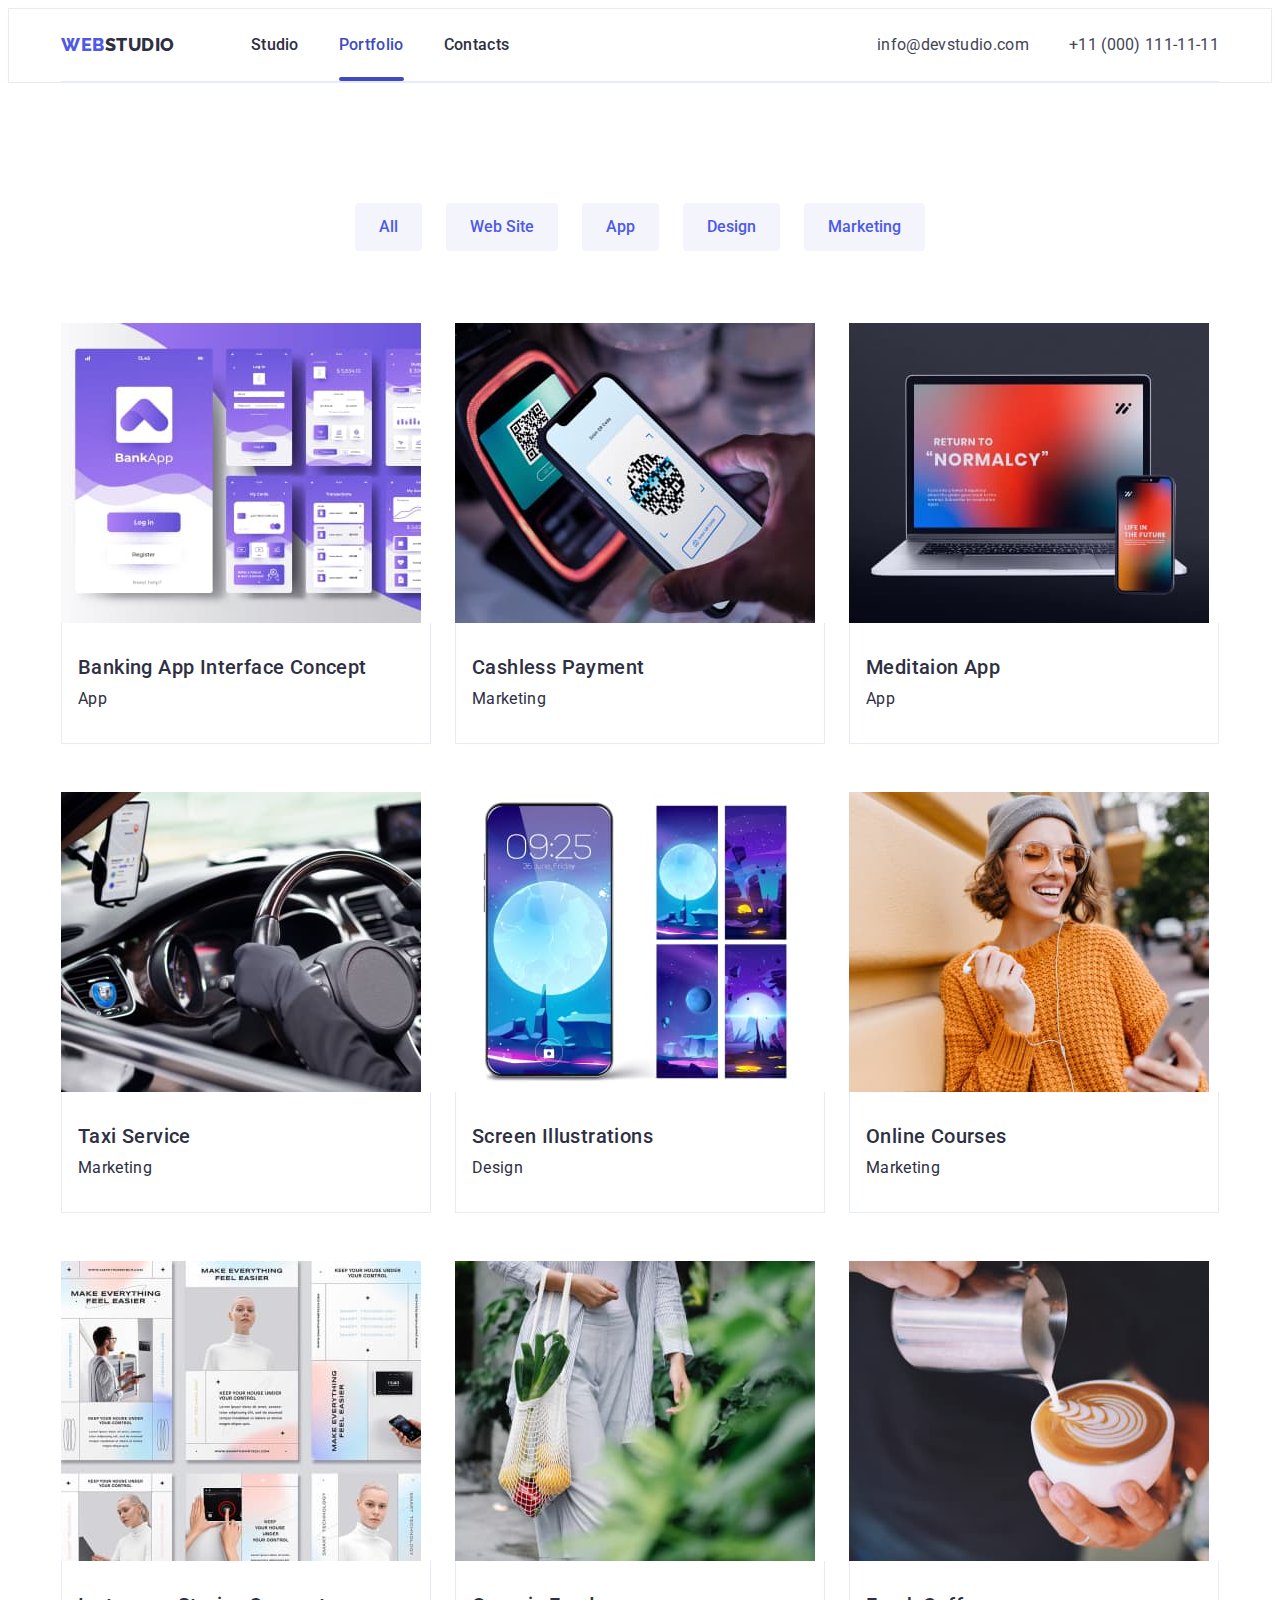
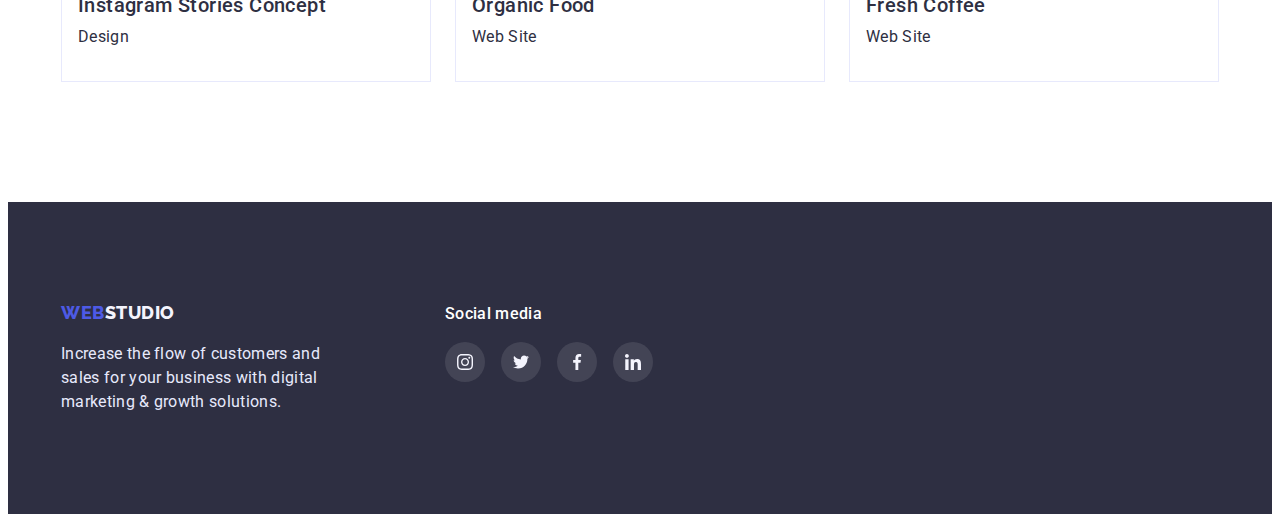
==== portfolio.html @ 8347afc6 "Добавил переходы, скрыл чекбокс" ====
<!DOCTYPE html>
<html lang="en">
  <head>
    <meta charset="UTF-8" />
    <meta http-equiv="X-UA-Compatible" content="IE=edge" />
    <meta name="viewport" content="width=device-width, initial-scale=1.0" />
    <title>Portfolio</title>
    <link rel="preconnect" href="https://fonts.googleapis.com" />
    <link rel="preconnect" href="https://fonts.gstatic.com" crossorigin />
    <link rel="stylesheet" href="https://cdnjs.cloudflare.com/ajax/libs/modern-normalize/1.0.0/modern-normalize.min.css"
    integrity="sha512-ISS7cAi1PEhQ8jnbJpJZMd29NlhNj4AWYyLOSp2CE/CsHxTCu+r+t0D2yoJudVrd0/8fTVPUVDzY5Tvli75u/g=="
    crossorigin="anonymous"/>
    <link
      href="https://fonts.googleapis.com/css2?family=Raleway:wght@800&family=Roboto:wght@400;500;700;900&display=swap"
      rel="stylesheet"
    />
    <link rel="stylesheet" href="./css/styles.css" />
  </head>
  <body>
    <header class="portfolio-header">
      <div class="container">
        <div class="heder-container">
      <nav class="header-nav">
        <a href="./index.html" class="logo-studio"
          ><span class="logo-web">Web</span>Studio</a
        >
        <ul class="list header-menu">
          <li><a class="header-link" href="./index.html">Studio</a></li>
          <li><a class="header-link current" href="./portfolio.html">Portfolio</a></li>
          <li><a class="header-link" href="">Contacts</a></li>
        </ul>
      </nav>
      <address>
        <div class="address-link">
          <ul class="list header-addres">
            <li>
              <a  class="addres" href="mailto:info@devstudio.com">info@devstudio.com</a>
            </li>
            <li>
              <a  class="addres" href="tel:+110001111111">+11 (000) 111-11-11</a>
            </li>
          </ul>
        </div>
      </address>
    </div>
    </div>
    </header>
    <main>
      <section class="section">
        <div class="container">
        <ul class="list portfolio-filters">
          <li>
            <button class="button-portfolio-list" type="button">All</button>
          </li>
          <li>
            <button class="button-portfolio-list" type="button">
              Web Site
            </button>
          </li>
          <li>
            <button class="button-portfolio-list" type="button">App</button>
          </li>
          <li>
            <button class="button-portfolio-list" type="button">Design</button>
          </li>
          <li>
            <button class="button-portfolio-list" type="button">
              Marketing
            </button>
          </li>
        </ul>
        <ul class="list portfolio-list">
          <li class="portfolio-items">
            <a href="#" class="portfolio-link-card">
            <div class="portfolio-list-img">
              <img class="portfolio-img"
              src="./images/portfolio/portfolio-bank.jpg"
              alt="banking"
              height="300"
              width="360"
            />
            <p class="portfolio-overlay">14 Stylish and User-Friendly App Design Concepts · Task Manager App · Calorie Tracker App · Exotic Fruit Ecommerce App · Cloud Storage App</p>
            </div>
            <div class="portfoli-menu-item">
            <h3 class="section-subtitle-portfolio">Banking App Interface Concept</h3>
            <p>App</p>
          </div>
          </a>
          </li>
          <li class="portfolio-items">
            <a href="#" class="portfolio-link-card">
              <div class="portfolio-list-img">
            <img class="portfolio-img"
              src="./images/portfolio/portfolio-cash.jpg"
              alt="CashlessPayment"
              height="300"
              width="360"
            />
              <p class="portfolio-overlay">14 Stylish and User-Friendly App Design Concepts · Task Manager App · Calorie Tracker App · Exotic Fruit Ecommerce App · Cloud Storage App</p>
            </div>
            <div class="portfoli-menu-item">
            <h3 class="section-subtitle-portfolio">Cashless Payment</h3>
            <p>Marketing</p>
          </div>
          </a>
          </li>
          <li class="portfolio-items">
            <a href="#"  class="portfolio-link-card">
              <div class="portfolio-list-img">
            <img class="portfolio-img"
              src="./images/portfolio/portfolio-app.jpg"
              alt="MeditaionApp"
              height="300"
              width="360"
            />
            <p class="portfolio-overlay">14 Stylish and User-Friendly App Design Concepts · Task Manager App · Calorie Tracker App · Exotic Fruit Ecommerce App · Cloud Storage App</p>
            </div>
            <div class="portfoli-menu-item">
            <h3 class="section-subtitle-portfolio">Meditaion App</h3>
            <p>App</p>
          </div>
          </a>
          </li>
          <li class="portfolio-items">
            <a href="#" class="portfolio-link-card">
              <div class="portfolio-list-img">
            <img class="portfolio-img"
              src="./images/portfolio/portfolio-taxi.jpg"
              alt="TaxiService"
              height="300"
              width="360"
            />
            <p class="portfolio-overlay">14 Stylish and User-Friendly App Design Concepts · Task Manager App · Calorie Tracker App · Exotic Fruit Ecommerce App · Cloud Storage App</p>
            </div>
            <div class="portfoli-menu-item">
            <h3 class="section-subtitle-portfolio">Taxi Service</h3>
            <p>Marketing</p>
          </div>
          </a>
          </li>
          <li class="portfolio-items">
            <a href="#" class="portfolio-link-card">
              <div class="portfolio-list-img">
            <img class="portfolio-img"
              src="./images/portfolio/portfolio-illustr.jpg"
              alt="ScreenIllustrations"
              height="300"
              width="360"
            />
            <p class="portfolio-overlay">14 Stylish and User-Friendly App Design Concepts · Task Manager App · Calorie Tracker App · Exotic Fruit Ecommerce App · Cloud Storage App</p>
            </div>
            <div class="portfoli-menu-item">
            <h3 class="section-subtitle-portfolio">Screen Illustrations</h3>
            <p>Design</p>
          </div>
          </a>
          </li>
          <li class="portfolio-items">
            <a href="#" class="portfolio-link-card">
              <div class="portfolio-list-img">
            <img class="portfolio-img"
              src="./images/portfolio/portfolio-courses.jpg"
              alt="OnlineCourses"
              height="300"
              width="360"
            />
            <p class="portfolio-overlay">14 Stylish and User-Friendly App Design Concepts · Task Manager App · Calorie Tracker App · Exotic Fruit Ecommerce App · Cloud Storage App</p>
            </div>
            <div class="portfoli-menu-item">
            <h3 class="section-subtitle-portfolio">Online Courses</h3>
            <p>Marketing</p>
          </div>
          </a>
          </li>
          <li class="portfolio-items">
            <a href="#" class="portfolio-link-card">
              <div class="portfolio-list-img">
            <img class="portfolio-img"
              src="./images/portfolio/portfolio-inst.jpg"
              alt="Instagram"
              height="300"
              width="360"
            />
            <p class="portfolio-overlay">14 Stylish and User-Friendly App Design Concepts · Task Manager App · Calorie Tracker App · Exotic Fruit Ecommerce App · Cloud Storage App</p>
            </div>
            <div class="portfoli-menu-item">
            <h3 class="section-subtitle-portfolio">Instagram Stories Concept</h3>
            <p>Design</p>
          
          </a>
          </li>
          <li class="portfolio-items">
            <a href="#" class="portfolio-link-card">
              <div class="portfolio-list-img">
            <img class="portfolio-img"
              src="./images/portfolio/portfolio-food.jpg"
              alt="OrganicFood"
              height="300"
              width="360"
            />
            <p class="portfolio-overlay">14 Stylish and User-Friendly App Design Concepts · Task Manager App · Calorie Tracker App · Exotic Fruit Ecommerce App · Cloud Storage App</p>
            </div>
            <div class="portfoli-menu-item">
            <h3 class="section-subtitle-portfolio">Organic Food</h3>
            <p>Web Site</p>
          </div>
          </a>
          </li>
          <li class="portfolio-items">
            <a href="#" class="portfolio-link-card">
              <div class="portfolio-list-img">
            <img class="portfolio-img"
              src="./images/portfolio/portfolio-coffee.jpg"
              alt="FreshCoffee"
              height="300"
              width="360"
            />
            <p class="portfolio-overlay">14 Stylish and User-Friendly App Design Concepts · Task Manager App · Calorie Tracker App · Exotic Fruit Ecommerce App · Cloud Storage App</p>
            </div>
            <div class="portfoli-menu-item">
            <h3 class="section-subtitle-portfolio">Fresh Coffee</h3>
            <p>Web Site</p>
          </div>
          </a>
          </li>
        </ul>
      </div>
      </section>
    </main>
    <!-- footer -->
    <footer class="footer">
      <div class="container footer-content">
        <div class="footer-logo-text">
          <div class="footer-logo">
            <a href="./index.html" class="logo-studio-footer">
              <span class="logo-web">Web</span>Studio</a
            >
          </div>
          <p class="footer-text">
            Increase the flow of customers and sales for your business with
            digital marketing & growth solutions.
          </p>
        </div>
      
      <div class="social-media-footer">
        <p class="social-media-footer-text">Social media</p>
        <ul class="social-list-footer">
          <li class="social-footer-item">
            <a href="#" class="social-footer-link">
              <svg class="social-footer-icon">
                <use href="./images/symbol-defs.svg#icon-instagram"></use>
              </svg>
            </a>
          </li>
          <li class="social-footer-item">
            <a href="#" class="social-footer-link">
              <svg class="social-footer-icon">
                <use href="./images/symbol-defs.svg#icon-twitter"></use>
              </svg>
            </a>
          </li>
          <li class="social-footer-item">
            <a href="#" class="social-footer-link">
              <svg class="social-footer-icon">
                <use href="./images/symbol-defs.svg#icon-facebook"></use>
              </svg>
            </a>
          </li>
          <li class="social-footer-item">
            <a href="#" class="social-footer-link">
              <svg class="social-footer-icon">
                <use href="./images/symbol-defs.svg#icon-linkedin"></use>
              </svg>
            </a>
          </li>
        </ul>
      </div>
    </footer>
  </body>
</html>
---- css/styles.css ----
:root {
  --bcg-color-primery: #e5e5e5;
  --bcg-color-secondary: #2e2f42;
  --text-color-primery: #2e2f42;
  --text-color-inverted: #ffffff;
  --text-color-description: #434455;
  --text-logo-web: #4d5ae5;
  --text-logo-studio: #2e2f42;
  --text-logo-footer: #f4f4fd;
  --text-color-footer: #e7e9fc;
  --text-color-link: #4d5ae5;
  --text-color-button: #ffffff;
  --bcg-color-button: #4d5ae5;
  --text-color-addres: #434455;
  --bcg-color-focus-button: #404bbf;
  --bcg-color-portfolio-list: #f4f4fd;
  --bcg-color-portfolio-product: #ffffff;
  --border-color-header: #e7e9fc;
  --bcg-color-team: #f4f4fd;
  --border-color-porfolio-items: #e7e9fc;
  --bcg-color-team-item: #ffffff;
  --bcg-color-icon-features: #f4f4fd;
  --current-color-menu: #404bbf;
}

body {
  font-family: "Roboto", sans-serif;
  color: var(--text-color-primery);
  font-size: 16px;
  line-height: 1.5;
  font-weight: 400;
  letter-spacing: 0.02em;
}
ul {
  list-style-type: none;
  margin: 0;
  padding: 0;
}
p,
h1,
h2,
h3,
h4,
h5,
h6 {
  margin-top: 0;
  margin-bottom: 0;
}
.logo-studio {
  font-family: "Raleway", sans-serif;
  font-weight: 800;
  font-size: 18px;
  line-height: 1.17;
  letter-spacing: 0.03em;
  text-decoration-line: none;
  text-transform: uppercase;
  color: var(--text-logo-studio);
}
.logo-web {
  color: var(--text-logo-web);
}
.header-link {
  text-decoration: none;
  line-height: 1.5;
  font-weight: 500;
  color: var(--text-color-primery);
  padding: 24px 0;
  display: block;
}
.header-link.current {
  position: relative;
  color: var(--current-color-menu);
}
.header-link.current::after {
  content: "";
  position: absolute;
  display: block;
  width: 100%;
  height: 4px;
  left: 0;
  bottom: 0;
  border-radius: 2px;
  background-color: #404bbf;
}
.header-link:hover {
  color: var(--text-color-link);
  transition: color 250ms cubic-bezier(0.4, 0, 0.2, 1);
}
.header-link:focus {
  color: var(--text-color-link);
  transition: color 250ms cubic-bezier(0.4, 0, 0.2, 1);
}
.addres {
  text-decoration: none;
  line-height: 1.5;
  color: var(--text-color-addres);
  transition: color 250ms cubic-bezier(0.4, 0, 0.2, 1);
}
.addres:hover {
  color: var(--text-color-link);
}
.addres:focus {
  color: var(--text-color-link);
  transition: color 250ms cubic-bezier(0.4, 0, 0.2, 1);
}
.address-link {
  font-style: normal;
}
.section-hero {
  text-transform: capitalize;
  text-align: center;
  color: var(--text-color-inverted);
  background-color: var(--bcg-color-secondary);
  background-repeat: no-repeat;
  background-image: linear-gradient(
      rgba(46, 47, 66, 0.7),
      rgba(46, 47, 66, 0.7)
    ),
    url(../images/people-office.jpg);
  background-size: cover;
  max-width: 1440px;
  margin-left: auto;
  margin-right: auto;
  background-position: center;
  padding: 188px 0;
}
.header-hero {
  font-family: "Roboto", sans-serif;
  font-size: 56px;
  line-height: 1.07;
  letter-spacing: 0.02em;
  margin-bottom: 48px;
}
.section-subtitle {
  font-size: 20px;
  line-height: 1.2;
  letter-spacing: 0.02em;
  color: var(--text-color-primery);
  font-weight: 500;
  margin-bottom: 8px;
}
.section-name {
  font-size: 20px;
  line-height: 1.2;
  letter-spacing: 0.02em;
  color: var(--text-color-primery);
  font-weight: 500;
  margin-bottom: 8px;
  text-align: center;
  padding-bottom: 8px;
}
.job-title {
  text-align: center;
  color: var(--text-color-description);
  padding-bottom: 8px;
}
.section-title {
  text-align: center;
  color: var(--text-color-primery);
  font-size: 36px;
  line-height: 1.11;
  font-weight: 700;
  letter-spacing: 0.02em;
  margin-bottom: 72px;
}
.section-team {
  background-color: var(--bcg-color-team);
  padding-top: 0;
}
.photo-team {
  display: block;
  max-width: 100%;
  height: auto;
}
.footer-text {
  line-height: 1.5;
  color: var(--text-color-footer);
  letter-spacing: 0.02em;
}
.footer {
  background-color: var(--bcg-color-secondary);
  padding-bottom: 100px;
  padding-top: 100px;
}
.button-service {
  font-family: "Roboto", sans-serif;
  font-size: 16px;
  line-height: 1.5;
  font-weight: 500;
  align-items: center;
  letter-spacing: 0.04em;
  color: var(--text-color-button);
  background-color: var(--bcg-color-button);
  border-radius: 4px;
  border: none;
  cursor: pointer;
  padding: 16px 32px;
  transition: background-color 250ms cubic-bezier(0.4, 0, 0.2, 1);
}
.button-service:hover {
  background-color: var(--bcg-color-focus-button);
}
.button-service:focus {
  background-color: var(--bcg-color-focus-button);
  transition: background-color 250ms cubic-bezier(0.4, 0, 0.2, 1);
}
.list {
  list-style-type: none;
}
.button-portfolio-list {
  color: var(--text-color-link);
  font-family: "Roboto", sans-serif;
  font-weight: 500;
  font-size: 16px;
  line-height: 1.5;
  background-color: var(--bcg-color-portfolio-list);
  cursor: pointer;
  padding: 12px 24px;
  border: none;
  border-radius: 4px;
  transition: background-color 250ms cubic-bezier(0.4, 0, 0.2, 1),
    color 250ms cubic-bezier(0.4, 0, 0.2, 1),
    box-shadow 250ms cubic-bezier(0.4, 0, 0.2, 1);
}

.button-portfolio-list:hover {
  color: var(--text-color-inverted);
  background-color: var(--bcg-color-focus-button);
  box-shadow: 0px 3px 1px rgba(0, 0, 0, 0.1), 0px 2px 1px rgba(0, 0, 0, 0.08),
    0px 2px 2px rgba(0, 0, 0, 0.12);
}
.button-portfolio-list:focus {
  color: var(--text-color-inverted);
  background-color: var(--bcg-color-focus-button);
  box-shadow: 0px 3px 1px rgba(0, 0, 0, 0.1), 0px 2px 1px rgba(0, 0, 0, 0.08),
    0px 2px 2px rgba(0, 0, 0, 0.12);
  transition: background-color 250ms cubic-bezier(0.4, 0, 0.2, 1),
    color 250ms cubic-bezier(0.4, 0, 0.2, 1),
    box-shadow 250ms cubic-bezier(0.4, 0, 0.2, 1);
}
.logo-studio-footer {
  font-family: "Raleway", sans-serif;
  font-weight: 800;
  font-size: 18px;
  line-height: 1.17;
  letter-spacing: 0.03em;
  text-decoration-line: none;
  text-transform: uppercase;
  color: var(--text-logo-footer);
}

.container {
  width: 100%;
  max-width: 1158px;
  margin: 0 auto;
  padding: 0 15px;
}

.section {
  padding-top: 120px;
  padding-bottom: 120px;
}

.heder-container {
  display: flex;
  align-items: center;
  gap: 40px;
  border-bottom: 1px solid var(--border-color-header);
}

.header-nav {
  display: flex;
  align-items: center;
  flex-grow: 1;
  gap: 76px;
}
.header-menu {
  display: flex;
  gap: 40px;
}
.header-addres {
  display: flex;
  gap: 40px;
}
.section-features {
  padding-bottom: 0;
}
.features-list {
  display: flex;
  gap: 24px;
}
.features-list-item {
  flex-basis: calc((100% - 72px) / 4);
  padding-bottom: 0;
}
.features-list-item::before {
  content: "";
  display: block;
  height: 112px;
  background-color: var(--bcg-color-icon-features);
  border-radius: 4px;
  background-repeat: no-repeat;
  background-size: contain;
  background-position: center;
  margin-bottom: 8px;
}
.icon-strategy::before {
  display: block;
  background-image: url(../images/strategy.svg);
  background-size: 59.72px 64px;
}
.icon-punctuality::before {
  display: block;
  background-image: url(../images/clock.svg);
  background-size: 61.22px 64px;
}
.icon-diligence::before {
  display: block;
  background-image: url(../images/diagram.svg);
  background-size: 64px;
}
.icon-technologies::before {
  display: block;
  background-image: url(../images/astronaut.svg);
  background-size: 64px;
}

.list-doing {
  display: flex;
  gap: 24px;
}

.list-team {
  display: flex;
  gap: 24px;
  flex-wrap: wrap;
}
.team-items {
  flex-basis: calc((100% - 72px) / 4);
  background: var(--bcg-color-team-item);
  box-shadow: 0px 1px 6px rgba(46, 47, 66, 0.08),
    0px 1px 1px rgba(46, 47, 66, 0.16), 0px 2px 1px rgba(46, 47, 66, 0.08);
  border-radius: 0px 0px 4px 4px;
}
.team-description {
  padding: 32px 0;
}

.portfolio-header {
  border: 1px solid var(--border-color-porfolio-items);
}
.portfolio-filters {
  display: flex;
  gap: 24px;
  justify-content: center;
  margin-bottom: 72px;
}
.portfolio-list {
  display: flex;
  row-gap: 48px;
  column-gap: 24px;
  flex-wrap: wrap;
}

.portfolio-items {
  flex-basis: calc((100% - 48px) / 3);
}

.section-subtitle-portfolio {
  font-size: 20px;
  line-height: 1.2;
  letter-spacing: 0.02em;
  color: var(--text-color-primery);
  font-weight: 500;
  margin-bottom: 8px;
}
.portfoli-menu-item {
  padding: 32px 0 32px 16px;
  border-left: 1px solid var(--border-color-porfolio-items);
  border-bottom: 1px solid var(--border-color-porfolio-items);
  border-right: 1px solid var(--border-color-porfolio-items);
  background-color: var(--bcg-color-portfolio-product);
}
.portfolio-link-card {
  display: block;
  text-decoration: none;
  color: var(--text-color-primery);
  transition: box-shadow 250ms cubic-bezier(0.4, 0, 0.2, 1);
}
.portfolio-link-card:hover,
.portfolio-link-card:focus {
  box-shadow: 0px 1px 6px rgba(46, 47, 66, 0.08),
    0px 1px 1px rgba(46, 47, 66, 0.16), 0px 2px 1px rgba(46, 47, 66, 0.08);
}
.portfolio-link-card:hover .portfolio-overlay,
.portfolio-link-card:focus .portfolio-overlay {
  transform: translate(0, 0);
}

.portfolio-list-img {
  position: relative;
  overflow: hidden;
}
.portfolio-overlay {
  font-family: "Roboto";
  font-style: normal;
  font-weight: 400;
  font-size: 16px;
  line-height: 1.5;
  letter-spacing: 0.02em;
  color: #f4f4fd;
  position: absolute;
  width: 100%;
  height: 100%;
  top: 0;
  left: 0;
  background-color: #4d5ae5;
  padding: 40px 32px 0 32px;
  overflow-y: auto;
  transform: translate(0, 100%);
  transition: transform 250ms cubic-bezier(0.4, 0, 0.2, 1);
}
.portfolio-img {
  display: block;
  max-width: 100%;
  height: auto;
}
.footer-logo {
  margin-bottom: 16px;
}
.footer-logo-text {
  width: 264px;
  margin-right: 120px;
}
.social-list {
  display: flex;
  flex-direction: row;
  margin-left: 16px;
  margin-right: 16px;
  gap: 24px;
}

.social-team-link {
  display: flex;
  justify-content: center;
  align-items: center;
  width: 40px;
  height: 40px;
  background-color: #4d5ae5;
  border-radius: 50%;
  transition: background-color 250ms cubic-bezier(0.4, 0, 0.2, 1);
}
.social-team-link:hover,
.social-team-link:focus {
  background-color: #404bbf;
}
.social-icon {
  width: 16px;
  height: 16px;
  fill: #f4f4fd;
}
.section-customers {
  background-color: #ffffff;
}
.customers-list {
  display: flex;
  flex-direction: row;
  justify-content: center;
  gap: 24px;
}
.customers-item {
  width: 168px;
  height: 88px;
}
.customers-link {
  display: flex;
  justify-content: center;
  align-items: center;
  border: 1px solid #8e8f99;
  border-radius: 4px;
  width: 100%;
  height: 100%;
  color: #8e8f99;
  transition: background-color 250ms cubic-bezier(0.4, 0, 0.2, 1),
    color 250ms cubic-bezier(0.4, 0, 0.2, 1);
}
.customers-link:hover,
.customers-link:focus {
  border-color: #404bbf;
  color: #404bbf;
}
.customers-icon {
  width: 104px;
  height: 56px;
  fill: currentColor;
}

.footer-content {
  display: flex;
}
.social-media-footer {
  width: 208px;
  height: 80px;
}
.social-media-footer-text {
  font-family: "Roboto";
  font-style: normal;
  font-weight: 500;
  font-size: 16px;
  line-height: 1.5;
  letter-spacing: 0.02em;
  color: #ffffff;
  margin-bottom: 16px;
}
.social-list-footer {
  display: flex;
  flex-direction: row;
  gap: 16px;
}
.social-footer-link {
  display: flex;
  justify-content: center;
  align-items: center;
  width: 40px;
  height: 40px;
  background-color: rgba(255, 255, 255, 0.1);
  border-radius: 50%;
  transition: background-color 250ms cubic-bezier(0.4, 0, 0.2, 1);
}
.social-footer-link:hover,
.social-footer-link:focus {
  background-color: #31d0aa;
}
.social-footer-icon {
  width: 16px;
  height: 16px;
  fill: #f4f4fd;
}

.bacgdrop {
  position: fixed;
  top: 0;
  left: 0;
  z-index: 100;
  width: 100%;
  height: 100%;
  background-color: rgba(46, 47, 66, 0.4);
  transition: opacity 500ms, visibility 500ms;
}
.bacgdrop.is-hidden {
  visibility: hidden;
  opacity: 0;
  pointer-events: none;
}
.modal {
  position: absolute;
  width: 408px;
  height: 576px;
  background: #fcfcfc;
  box-shadow: 0px 1px 1px rgba(0, 0, 0, 0.14), 0px 1px 3px rgba(0, 0, 0, 0.12),
    0px 2px 1px rgba(0, 0, 0, 0.2);
  border-radius: 4px;
  top: 50%;
  left: 50%;
  transform: translate(-50%, -50%);
}
.modal-close-btn {
  position: absolute;
  top: 24px;
  right: 24px;
  display: flex;
  justify-content: center;
  align-items: center;
  border-radius: 50%;
  background-color: #e7e9fc;
  border: 1px solid rgba(0, 0, 0, 0.1);
  padding: 0;
  width: 24px;
  height: 24px;
  cursor: pointer;
  transition: background-color 250ms cubic-bezier(0.4, 0, 0.2, 1);
}
.close-btn-icon {
  transition: fill 250ms cubic-bezier(0.4, 0, 0.2, 1);
}
.modal-close-btn:hover,
.modal-close-btn:focus {
  background-color: #404bbf;
}
.modal-close-btn:hover .close-btn-icon,
.modal-close-btn:focus .close-btn-icon {
  fill: #ffffff;
}
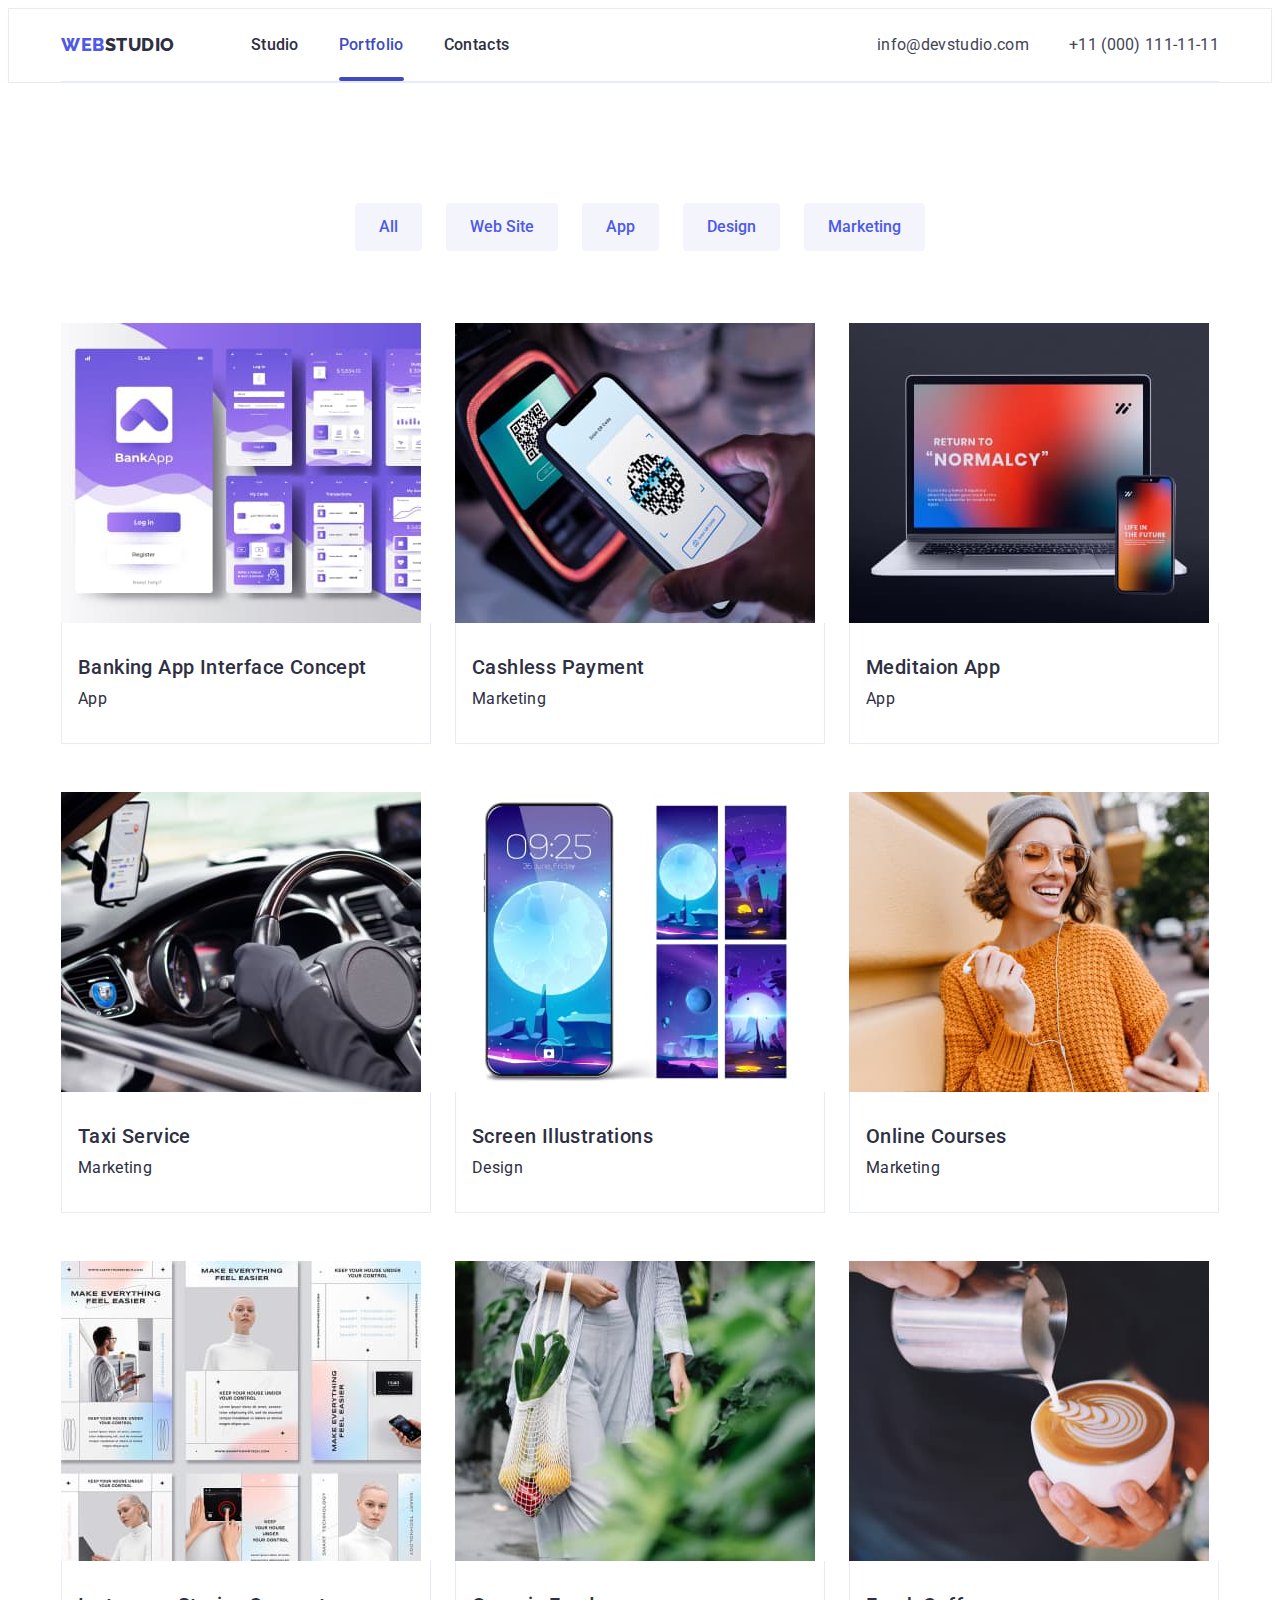
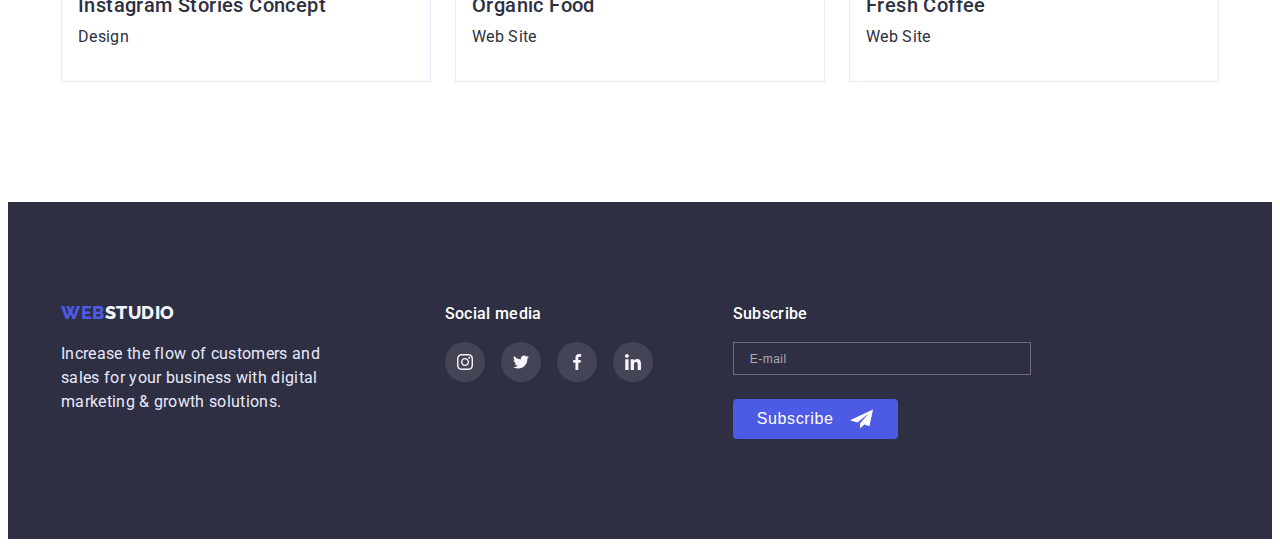
==== commit 5ee77be0: "Доделал кнопку в модалке и в форме футера" ====
--- a/portfolio.html
+++ b/portfolio.html
@@ -275,6 +275,23 @@
           </li>
         </ul>
       </div>
+      <form class="footer-form">
+          <div class="footer-form-field">
+            <p class="footer-form-title">Subscribe</p>
+            <div class="footer-form-input-btn">
+              <input type="email" name="email" placeholder="E-mail" />
+              <span class="footer-form-btn-sub-icon">
+                <button type="submit" class="footer-form-btn-sub">
+                  Subscribe
+                </button>
+                <svg class="footer-btn-icon">
+                  <use href="./images/symbol-defs.svg#icon-send"></use>
+                </svg>
+              </span>
+            </div>
+          </div>
+        </form>
+      </div>
     </footer>
   </body>
 </html>
--- a/css/styles.css
+++ b/css/styles.css
@@ -21,6 +21,8 @@
   --bcg-color-team-item: #ffffff;
   --bcg-color-icon-features: #f4f4fd;
   --current-color-menu: #404bbf;
+  --border-color-active: #4d5ae5;
+  --icon-color-active: #4d5ae5;
 }
 
 body {
@@ -45,6 +47,16 @@
 h6 {
   margin-top: 0;
   margin-bottom: 0;
+}
+.visually-hidden {
+  position: absolute;
+  width: 1px;
+  height: 1px;
+  margin: -1px;
+  padding: 0;
+  overflow: hidden;
+  border: 0;
+  clip: rect(0 0 0 0);
 }
 .logo-studio {
   font-family: "Raleway", sans-serif;
@@ -202,7 +214,6 @@
 }
 .button-service:focus {
   background-color: var(--bcg-color-focus-button);
-  transition: background-color 250ms cubic-bezier(0.4, 0, 0.2, 1);
 }
 .list {
   list-style-type: none;
@@ -555,7 +566,6 @@
 .modal {
   position: absolute;
   width: 408px;
-  height: 576px;
   background: #fcfcfc;
   box-shadow: 0px 1px 1px rgba(0, 0, 0, 0.14), 0px 1px 3px rgba(0, 0, 0, 0.12),
     0px 2px 1px rgba(0, 0, 0, 0.2);
@@ -563,6 +573,7 @@
   top: 50%;
   left: 50%;
   transform: translate(-50%, -50%);
+  padding: 72px 24px 24px;
 }
 .modal-close-btn {
   position: absolute;
@@ -591,3 +602,221 @@
 .modal-close-btn:focus .close-btn-icon {
   fill: #ffffff;
 }
+.modal-form {
+  width: 360px;
+}
+.form-title {
+  font-family: "Roboto";
+  font-style: normal;
+  font-weight: 500;
+  font-size: 16px;
+  line-height: 1.5;
+  text-align: center;
+  letter-spacing: 0.02em;
+  color: #2e2f42;
+  margin-bottom: 16px;
+}
+.form-field {
+  display: flex;
+  flex-direction: column;
+  margin-bottom: 26px;
+}
+
+.form-field input {
+  border: 1px solid rgba(33, 33, 33, 0.2);
+  border-radius: 4px;
+  margin: 0;
+  width: 100%;
+  padding: 8px 0 8px 38px;
+  transition: border-color 250ms cubic-bezier(0.4, 0, 0.2, 1);
+}
+.form-field input:focus {
+  outline: none;
+  border-color: var(--border-color-active);
+}
+.form-field input:focus + .form-person-icon {
+  fill: var(--icon-color-active);
+}
+.form-field input:focus + .form-phone-icon {
+  fill: var(--icon-color-active);
+}
+.form-field input:focus + .form-email-icon {
+  fill: var(--icon-color-active);
+}
+.form-input-wrapper {
+  position: relative;
+}
+.form-person-icon {
+  width: 12px;
+  height: 12px;
+  position: absolute;
+  top: 50%;
+  left: 19px;
+  transform: translate(0, -50%);
+  transition: fill 250ms cubic-bezier(0.4, 0, 0.2, 1);
+}
+
+.form-phone-icon {
+  width: 13px;
+  height: 13px;
+  position: absolute;
+  top: 50%;
+  left: 19px;
+  transform: translate(0, -50%);
+  transition: fill 250ms cubic-bezier(0.4, 0, 0.2, 1);
+}
+.form-email-icon {
+  width: 15px;
+  height: 12px;
+  position: absolute;
+  top: 50%;
+  left: 19px;
+  transform: translate(0, -50%);
+  transition: fill 250ms cubic-bezier(0.4, 0, 0.2, 1);
+}
+.form-field label {
+  margin-bottom: 4px;
+  font-weight: 400;
+  font-size: 12px;
+  line-height: 1.167;
+  letter-spacing: 0.04em;
+  color: #8e8f99;
+}
+
+.form-field textarea::placeholder {
+  font-weight: 400;
+  font-size: 12px;
+  line-height: 1.167;
+  letter-spacing: 0.01em;
+  color: #8e8f99;
+}
+.textarea-coment {
+  resize: none;
+  width: 100%;
+  height: 120px;
+  padding-top: 8px;
+  padding-left: 16px;
+  border-radius: 4px;
+  transition: border-color 250ms cubic-bezier(0.4, 0, 0.2, 1);
+}
+.textarea-coment:focus {
+  outline: none;
+  border-color: var(--border-color-active);
+}
+.modal-checkbox-descr {
+  font-weight: 400;
+  font-size: 12px;
+  line-height: 1.167;
+  letter-spacing: 0.04em;
+  color: #757575;
+  display: flex;
+  align-items: center;
+  margin-bottom: 24px;
+}
+.modal-checkbox-descr::before {
+  content: "";
+  display: block;
+  width: 16px;
+  height: 16px;
+  border: 1.25px solid #2e2f42;
+  border-radius: 2px;
+  cursor: pointer;
+  margin-right: 10px;
+  align-items: center;
+  background-repeat: no-repeat;
+  background-size: contain;
+  background-position: center;
+}
+.modal-form-check:checked + .modal-checkbox-descr::before {
+  background-color: #4d5ae5;
+  background-image: url(../images/check.svg);
+}
+.modal-form-check:focus + .modal-checkbox-descr::before {
+  background-color: #4d5ae5;
+  background-image: url(../images/check.svg);
+}
+
+.modal-send-btn {
+  margin: 0 auto;
+  background: #4d5ae5;
+  box-shadow: 0px 4px 4px rgba(0, 0, 0, 0.15);
+  border-radius: 4px;
+  font-weight: 500;
+  font-size: 16px;
+  padding: 16px 64px;
+  line-height: 1.5;
+  display: block;
+  letter-spacing: 0.04em;
+  color: #ffffff;
+  border: none;
+  cursor: pointer;
+  transition: background-color 250ms cubic-bezier(0.4, 0, 0.2, 1);
+}
+
+.modal-send-btn:hover,
+.modal-send-btn:focus {
+  background-color: var(--bcg-color-focus-button);
+}
+.footer-form-title {
+  font-weight: 500;
+  font-size: 16px;
+  line-height: 1.5;
+  letter-spacing: 0.02em;
+  color: #ffffff;
+  margin-bottom: 16px;
+}
+.footer-form-field {
+  display: flex;
+  flex-direction: column;
+  margin-left: 80px;
+}
+.footer-form-field input {
+  border: 1px solid rgba(255, 255, 255, 0.3);
+  width: 264px;
+  background-color: transparent;
+  padding: 8px 16px;
+  color: #ffffff;
+}
+.footer-form-field input::placeholder {
+  font-weight: 400;
+  font-size: 12px;
+  line-height: 2;
+  align-items: center;
+  letter-spacing: 0.04em;
+  color: rgba(255, 255, 255, 0.6);
+}
+.footer-form-btn-sub {
+  font-weight: 500;
+  font-size: 16px;
+  line-height: 1.5;
+  letter-spacing: 0.04em;
+  padding: 8px 64px 8px 24px;
+  color: #ffffff;
+  background: #4d5ae5;
+  border-radius: 4px;
+  border: none;
+  cursor: pointer;
+  transition: background-color 250ms cubic-bezier(0.4, 0, 0.2, 1);
+}
+.footer-form-btn-sub-icon {
+  position: relative;
+  display: block;
+}
+.footer-btn-icon {
+  position: absolute;
+  width: 24px;
+  height: 20px;
+  left: 117px;
+  transform: translate(0, 50%);
+}
+
+.footer-form-btn-sub:hover,
+.footer-form-btn-sub:focus {
+  background-color: var(--bcg-color-focus-button);
+}
+
+.footer-form-input-btn {
+  display: flex;
+  flex-wrap: wrap;
+  gap: 24px;
+}
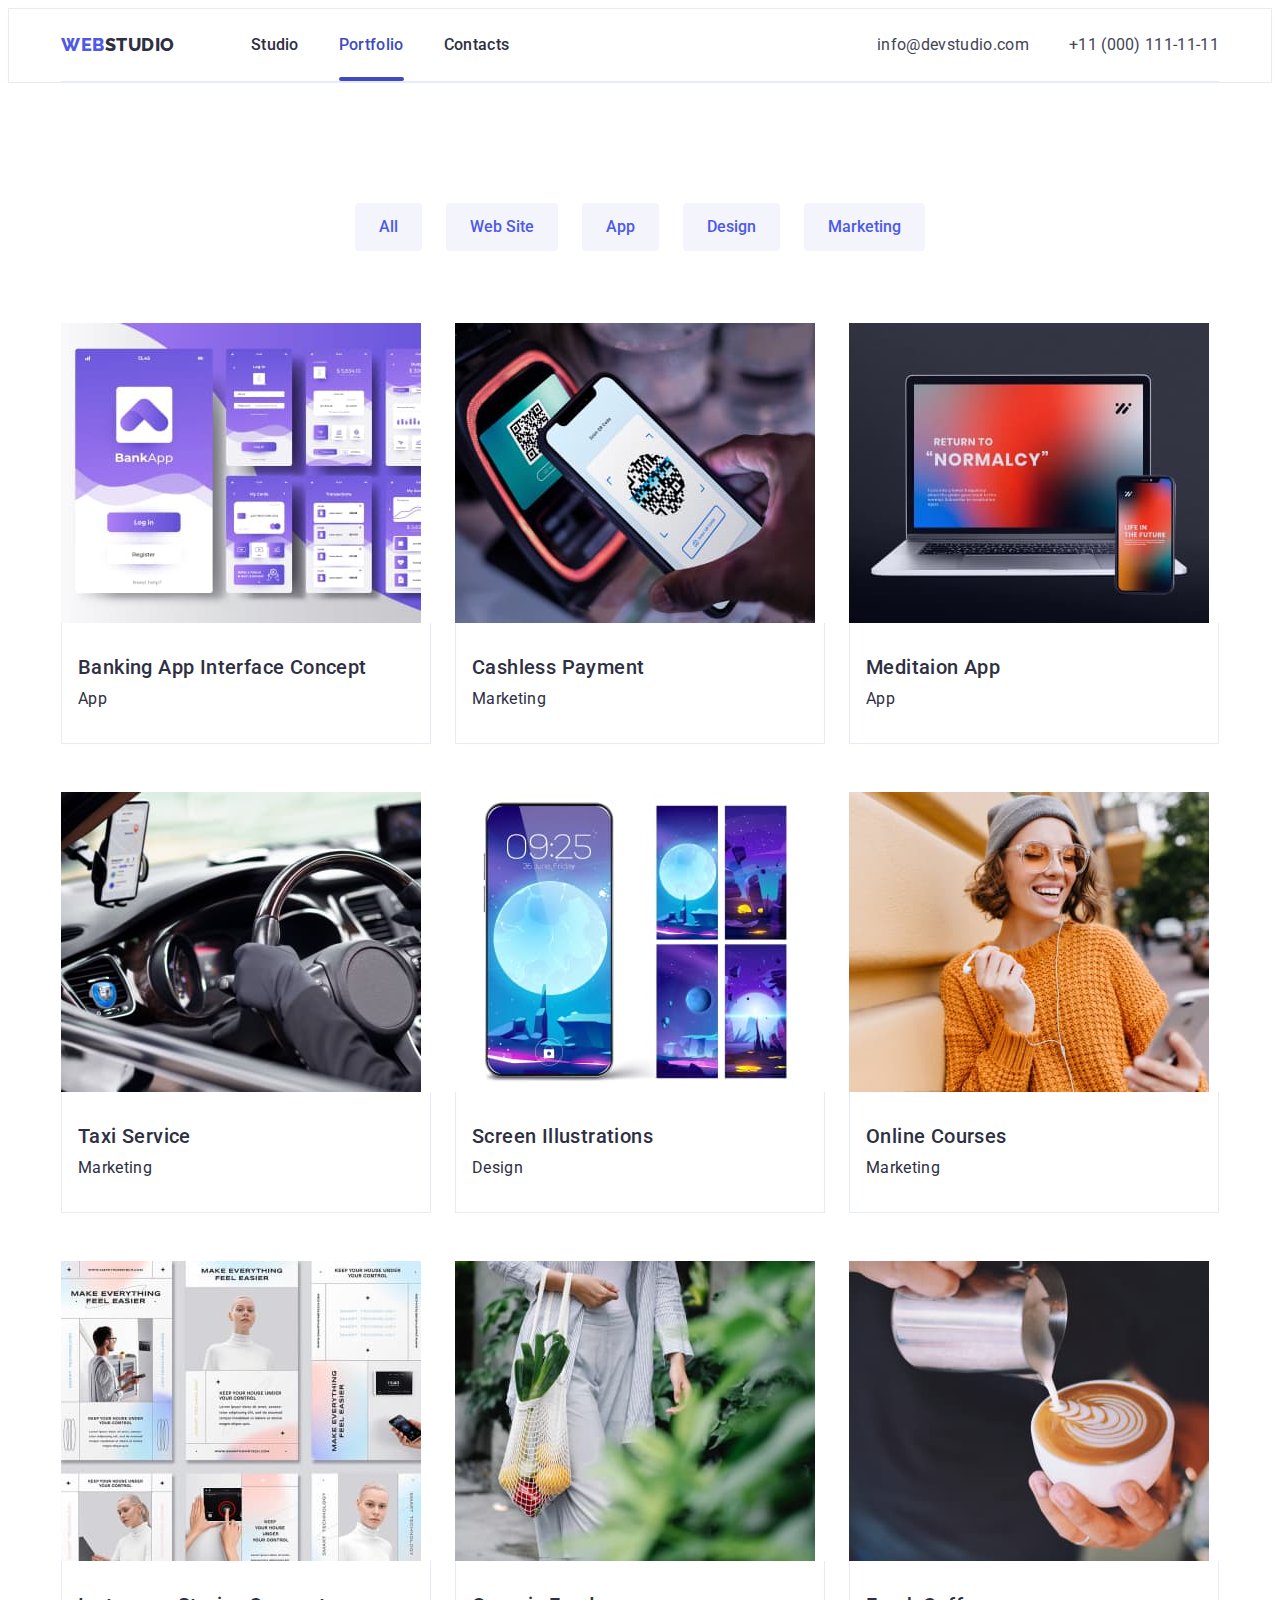
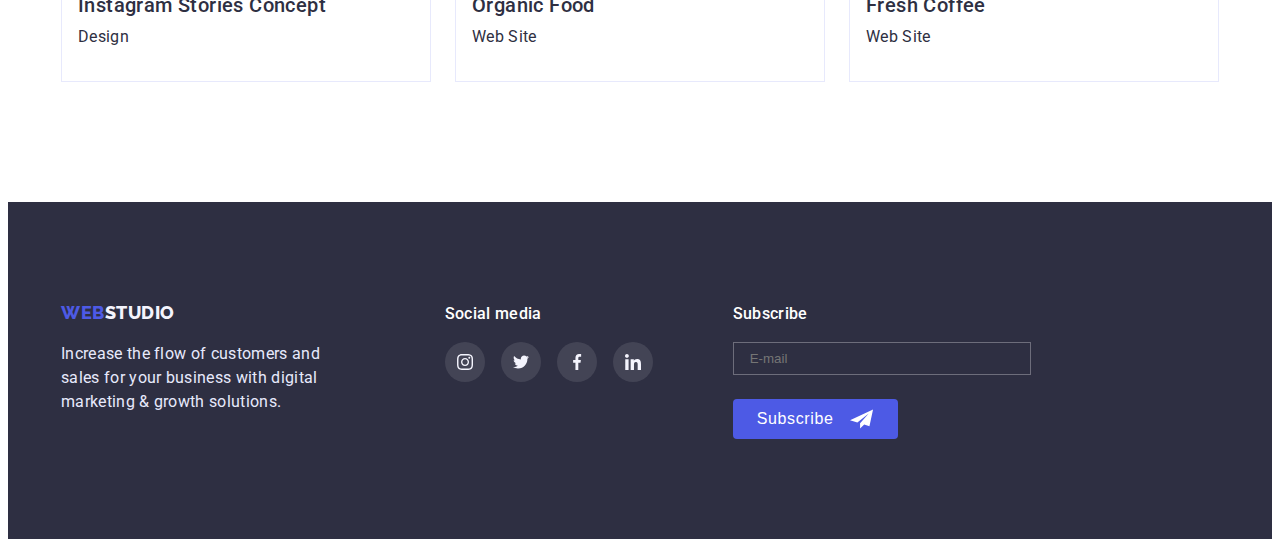
==== commit 18b374f6: "исправил отступы и кнопку в футере, иконки в модалке сделал больше" ====
--- a/portfolio.html
+++ b/portfolio.html
@@ -275,20 +275,16 @@
           </li>
         </ul>
       </div>
-      <form class="footer-form">
-          <div class="footer-form-field">
-            <p class="footer-form-title">Subscribe</p>
-            <div class="footer-form-input-btn">
-              <input type="email" name="email" placeholder="E-mail" />
-              <span class="footer-form-btn-sub-icon">
-                <button type="submit" class="footer-form-btn-sub">
-                  Subscribe
-                </button>
-                <svg class="footer-btn-icon">
-                  <use href="./images/symbol-defs.svg#icon-send"></use>
-                </svg>
-              </span>
-            </div>
+       <form class="footer-form">
+          <p class="footer-form-title">Subscribe</p>
+          <div class="footer-form-input-btn">
+            <input type="email" name="email" placeholder="E-mail" />
+            <button type="submit" class="footer-form-btn-sub">
+              Subscribe
+              <svg class="footer-btn-icon">
+                <use href="./images/symbol-defs.svg#icon-send"></use>
+              </svg>
+            </button>
           </div>
         </form>
       </div>
--- a/css/styles.css
+++ b/css/styles.css
@@ -23,6 +23,7 @@
   --current-color-menu: #404bbf;
   --border-color-active: #4d5ae5;
   --icon-color-active: #4d5ae5;
+  --border-color-madal-form: #2e2f42;
 }
 
 body {
@@ -619,11 +620,11 @@
 .form-field {
   display: flex;
   flex-direction: column;
-  margin-bottom: 26px;
+  margin-bottom: 8px;
 }
 
 .form-field input {
-  border: 1px solid rgba(33, 33, 33, 0.2);
+  border: 1px solid var(--border-color-madal-form);
   border-radius: 4px;
   margin: 0;
   width: 100%;
@@ -647,8 +648,6 @@
   position: relative;
 }
 .form-person-icon {
-  width: 12px;
-  height: 12px;
   position: absolute;
   top: 50%;
   left: 19px;
@@ -657,8 +656,6 @@
 }
 
 .form-phone-icon {
-  width: 13px;
-  height: 13px;
   position: absolute;
   top: 50%;
   left: 19px;
@@ -666,8 +663,6 @@
   transition: fill 250ms cubic-bezier(0.4, 0, 0.2, 1);
 }
 .form-email-icon {
-  width: 15px;
-  height: 12px;
   position: absolute;
   top: 50%;
   left: 19px;
@@ -696,6 +691,7 @@
   height: 120px;
   padding-top: 8px;
   padding-left: 16px;
+  border: 1px solid var(--border-color-madal-form);
   border-radius: 4px;
   transition: border-color 250ms cubic-bezier(0.4, 0, 0.2, 1);
 }
@@ -726,6 +722,8 @@
   background-repeat: no-repeat;
   background-size: contain;
   background-position: center;
+  transition: background-color 250ms cubic-bezier(0.4, 0, 0.2, 1),
+    background-image 250ms cubic-bezier(0.4, 0, 0.2, 1);
 }
 .modal-form-check:checked + .modal-checkbox-descr::before {
   background-color: #4d5ae5;
@@ -757,6 +755,9 @@
 .modal-send-btn:focus {
   background-color: var(--bcg-color-focus-button);
 }
+.footer-form {
+  margin-left: 80px;
+}
 .footer-form-title {
   font-weight: 500;
   font-size: 16px;
@@ -768,9 +769,8 @@
 .footer-form-field {
   display: flex;
   flex-direction: column;
-  margin-left: 80px;
-}
-.footer-form-field input {
+}
+.footer-form input {
   border: 1px solid rgba(255, 255, 255, 0.3);
   width: 264px;
   background-color: transparent;
@@ -796,17 +796,16 @@
   border-radius: 4px;
   border: none;
   cursor: pointer;
+  position: relative;
   transition: background-color 250ms cubic-bezier(0.4, 0, 0.2, 1);
 }
-.footer-form-btn-sub-icon {
-  position: relative;
-  display: block;
-}
+
 .footer-btn-icon {
   position: absolute;
   width: 24px;
   height: 20px;
   left: 117px;
+  top: 0;
   transform: translate(0, 50%);
 }
 
